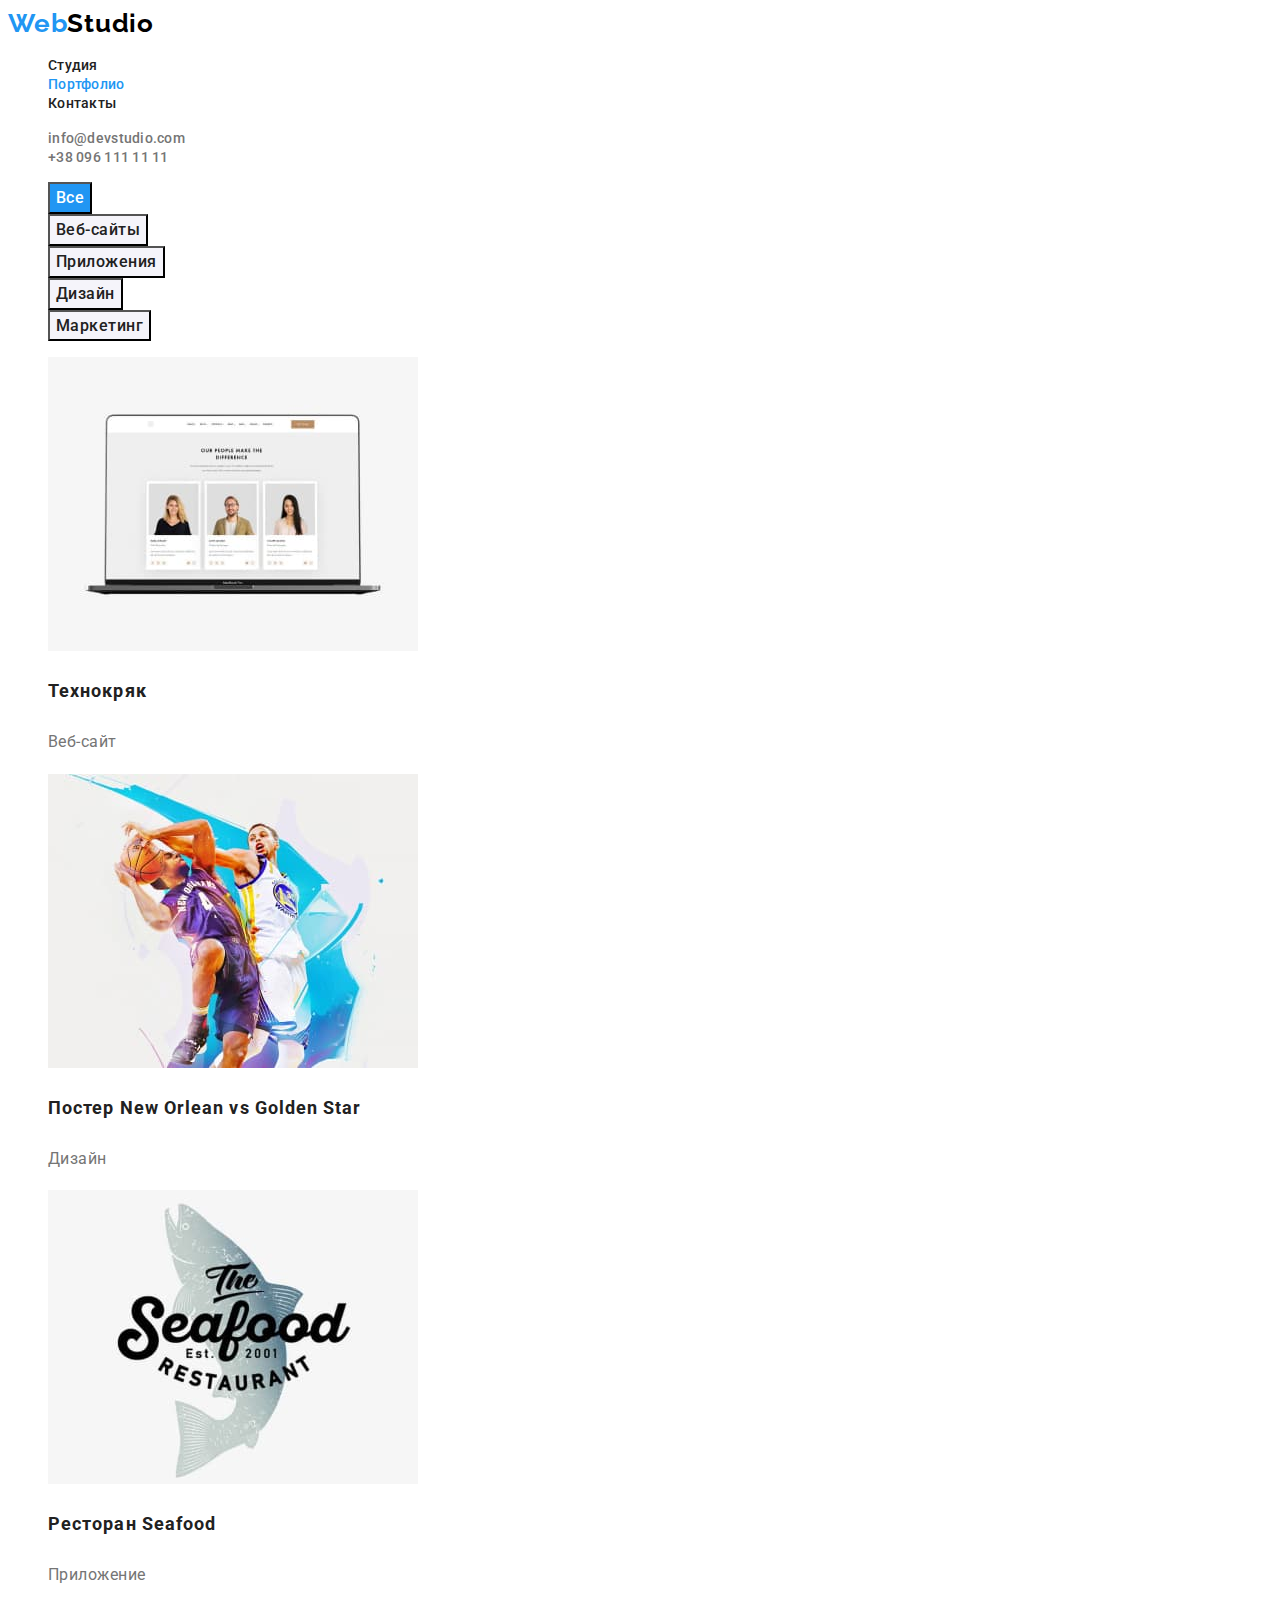
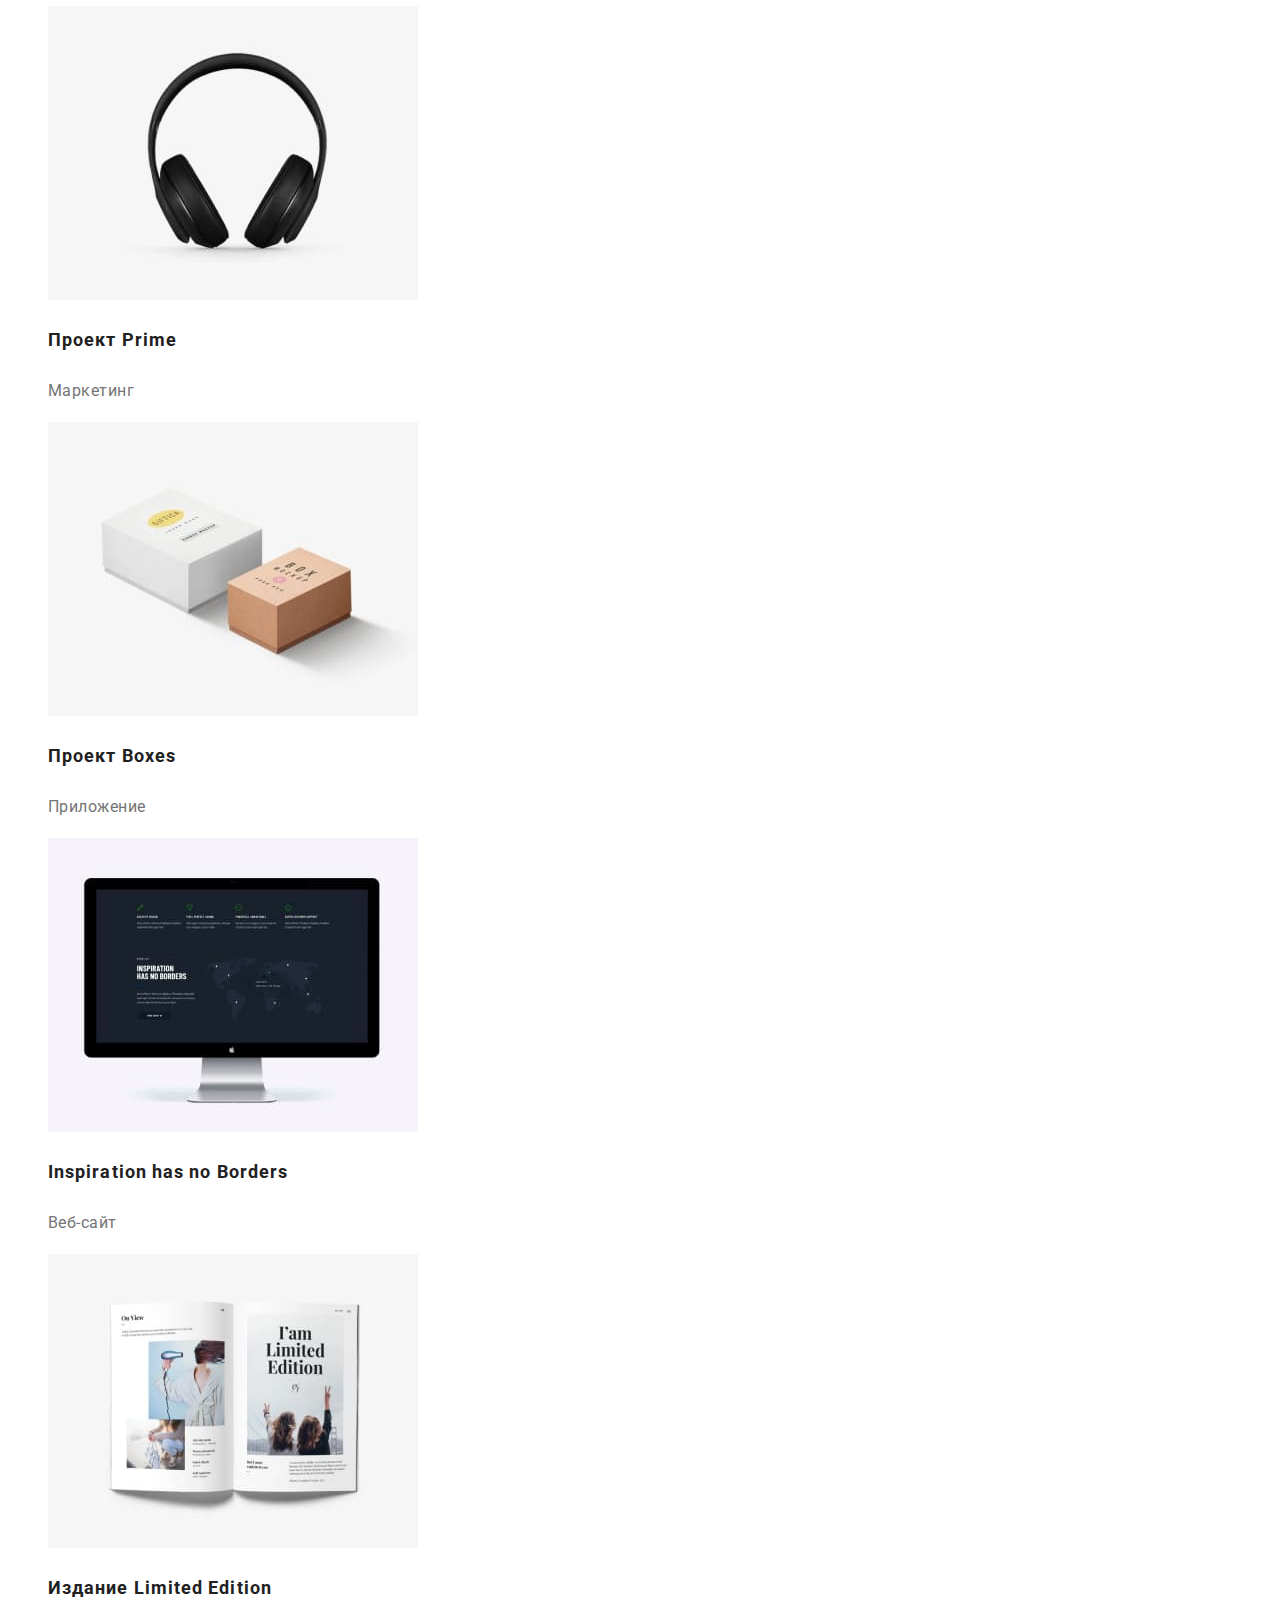
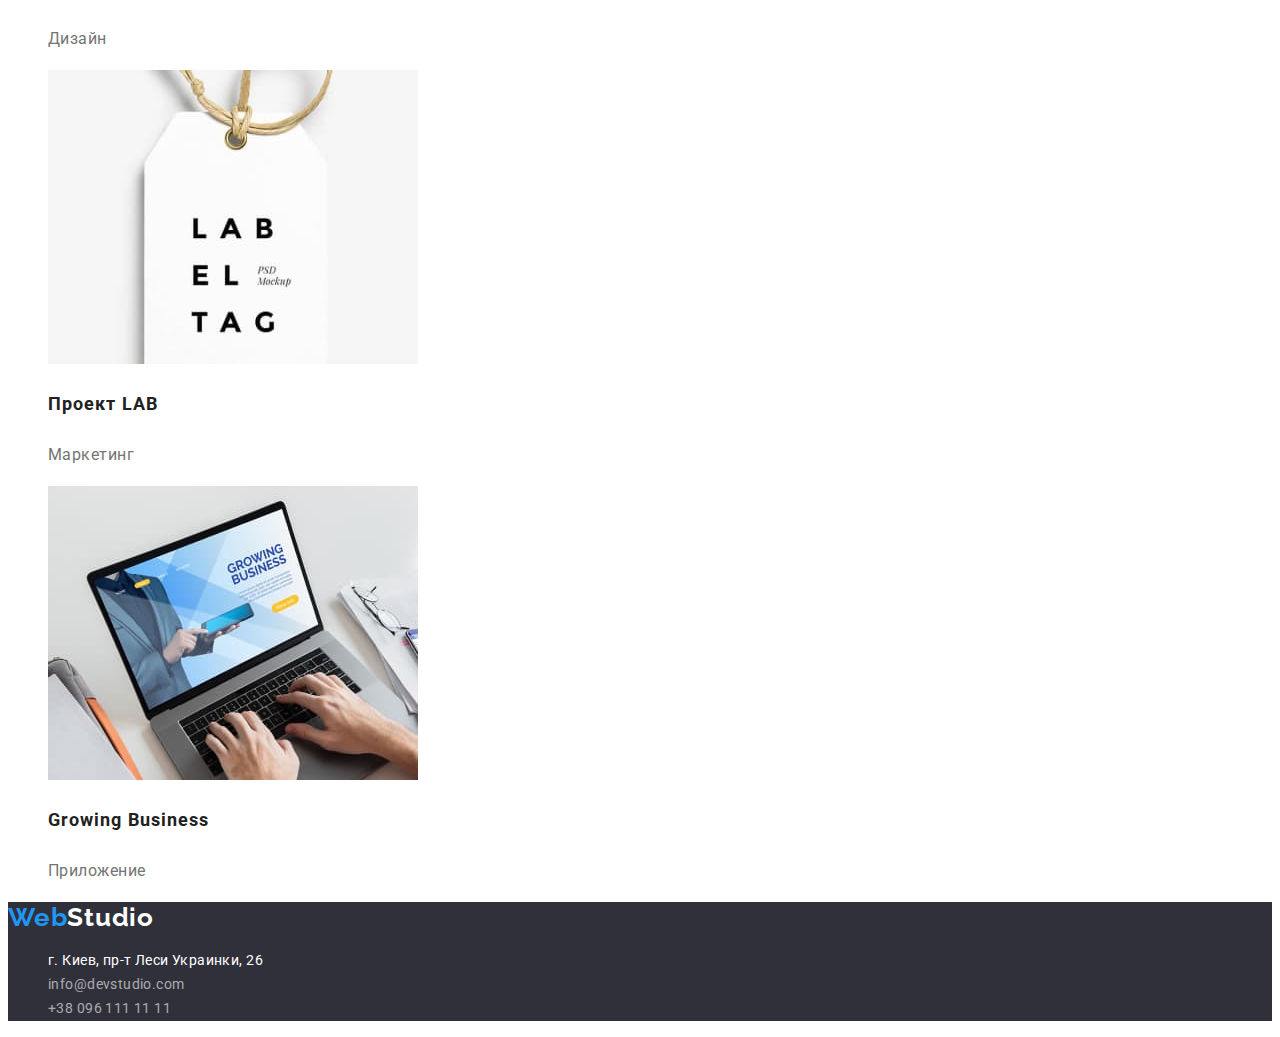
==== portfolio.html @ 69a046f8 "Исправляет ошибки в CSS" ====
<!DOCTYPE html>
<html lang="ru">
  <head>
    <meta charset="UTF-8" />
    <meta http-equiv="X-UA-Compatible" content="IE=edge" />
    <meta name="viewport" content="width=device-width, initial-scale=1.0" />
    <link
      href="https://fonts.googleapis.com/css2?family=Raleway:wght@700&family=Roboto:wght@400;500;700;900&display=swap"
      rel="stylesheet"
    />
    <link
      rel="stylesheet"
      href="https://cdnjs.cloudflare.com/ajax/libs/modern-normalize/1.1.0/modern-normalize.min.css"
      integrity="sha512-wpPYUAdjBVSE4KJnH1VR1HeZfpl1ub8YT/NKx4PuQ5NmX2tKuGu6U/JRp5y+Y8XG2tV+wKQpNHVUX03MfMFn9Q=="
      crossorigin="anonymous"
      referrerpolicy="no-referrer"
    />
    <link rel="stylesheet" href="./css/styles.css" />
    <title>Design-stodio</title>
  </head>
  <body>
    <!-- Шапка сайта -->
    <header class="header">
      <nav class="header-navigation">
        <a href="./index.html" class="header-logo link logo" lang="en">
          Web<span class="header-logo-part">Studio</span>
        </a>

        <ul class="header-list list">
          <li class="header-item">
            <a href="./index.html" class="header-link link link-header"
              >Студия</a
            >
          </li>
          <li class="header-item">
            <a
              href="./portfolio.html"
              class="header-link current link link-header"
              >Портфолио</a
            >
          </li>
          <li class="header-item">
            <a href="" class="header-link link link-header">Контакты</a>
          </li>
        </ul>
      </nav>
      <ul class="header-contact-list list">
        <li>
          <a
            href="mailto:info@devstudio.com"
            class="header-contact-link link link-header"
            >info@devstudio.com</a
          >
        </li>
        <li>
          <a
            href="tel:+380961111111"
            class="header-contact-link link link-header"
            >+38 096 111 11 11</a
          >
        </li>
      </ul>
    </header>

    <main>
      <!-- Фильтр -->
      <section class="examples">
        <h2 class="visually-hidden">Фильтр по сранице</h2>
        <ul class="filtr-list list">
          <li class="filtr-item">
            <button type="button" class="filtr-btn current-filtr">Все</button>
          </li>
          <li class="filtr-item">
            <button type="button" class="filtr-btn">Веб-сайты</button>
          </li>
          <li class="filtr-item">
            <button type="button" class="filtr-btn">Приложения</button>
          </li>
          <li class="filtr-item">
            <button type="button" class="filtr-btn">Дизайн</button>
          </li>
          <li class="filtr-item">
            <button type="button" class="filtr-btn">Маркетинг</button>
          </li>
        </ul>

        <h2 class="visually-hidden">Примеры работ</h2>
        <ul class="examples-list list">
          <li class="examples-item">
            <a href=""
              ><img
                src="./images/Технокряк.jpg"
                alt="Веб-сайт Технокряк"
                width="370"
            /></a>
            <h3 class="examples-item-title">Технокряк</h3>
            <p class="examples-item-text">Веб-сайт</p>
          </li>
          <li class="examples-item">
            <a href=""
              ><img
                src="./images/ПостерNew.jpg"
                alt="Дизайн постера New Orlean vs Golden Star"
                width="370"
            /></a>
            <h3 class="examples-item-title">
              Постер <span lang="en">New Orlean vs Golden Star</span>
            </h3>
            <p class="examples-item-text">Дизайн</p>
          </li>
          <li class="examples-item">
            <a href=""
              ><img
                src="./images/Ресторан.jpg"
                alt="Приложение ресторана Seafood"
                width="370"
            /></a>
            <h3 class="examples-item-title">
              Ресторан <span lang="en">Seafood</span>
            </h3>
            <p class="examples-item-text">Приложение</p>
          </li>
          <li class="examples-item">
            <a href=""
              ><img src="./images/Prime.jpg" alt="Проект Prime" width="370"
            /></a>
            <h3 class="examples-item-title">
              Проект <span lang="en">Prime</span>
            </h3>
            <p class="examples-item-text">Маркетинг</p>
          </li>
          <li class="examples-item">
            <a href=""
              ><img
                src="./images/Boxes.jpg"
                alt="Приложение проекта Boxes"
                width="370"
            /></a>
            <h3 class="examples-item-title">
              Проект <span lang="en">Boxes</span>
            </h3>
            <p class="examples-item-text">Приложение</p>
          </li>
          <li class="examples-item">
            <a href=""
              ><img
                src="./images/Inspiration.jpg"
                alt="Веб-сайт Inspiration has no Borders"
                width="370"
            /></a>
            <h3 class="examples-item-title" lang="en">
              Inspiration has no Borders
            </h3>
            <p class="examples-item-text">Веб-сайт</p>
          </li>
          <li class="examples-item">
            <a href=""
              ><img
                src="./images/Издание.jpg"
                alt="Дизайн издание Limited Edition"
                width="370"
            /></a>
            <h3 class="examples-item-title">
              Издание <span lang="en">Limited Edition</span>
            </h3>
            <p class="examples-item-text">Дизайн</p>
          </li>
          <li class="examples-item">
            <a href=""
              ><img src="./images/LAB.jpg" alt="Проект LAB" width="370"
            /></a>
            <h3 class="examples-item-title">
              Проект <span lang="en">LAB</span>
            </h3>
            <p class="examples-item-text">Маркетинг</p>
          </li>
          <li class="examples-item">
            <a href=""
              ><img
                src="./images/Growing.jpg"
                alt="Приложение Growing Business"
                width="370"
            /></a>
            <h3 class="examples-item-title" lang="en">Growing Business</h3>
            <p class="examples-item-text">Приложение</p>
          </li>
        </ul>
      </section>
    </main>

    <!-- Футер -->
    <footer class="footer">
      <a href="./index.html" class="footer-logo link logo" lang="en">
        Web<span class="footer-logo-part">Studio</span>
      </a>

      <address class="footer-address">
        <ul class="footer-address-list list">
          <li class="footer-address-item">
            <a
              class="footer-address-link link link-footer"
              href="https://goo.gl/maps/f2gH5GMt4FbKUaci9"
              target="_blank"
              rel="noopener noindex nofollow"
              >г. Киев, пр-т Леси Украинки, 26</a
            >
          </li>
          <li class="footer-address-item">
            <a
              href="mailto:info@devstudio.com"
              class="footer-contact-link link link-footer"
              >info@devstudio.com</a
            >
          </li>
          <li class="footer-address-item">
            <a
              href="tel:+380961111111"
              class="footer-contact-link link link-footer"
              >+38 096 111 11 11</a
            >
          </li>
        </ul>
      </address>
    </footer>
  </body>
</html>
---- css/styles.css ----
:root {
  --main-text-color: #757575;
  --header-color: #212121;
  --title-color: #212121;
  --accent-color: #2196f3;
  --hero-title-color: #ffffff;
  --portfolio-title-color: #212121;
  --logo-primary-color: #000000;
  --logo-accent-color: #2196f3;
  --bgc-button-filtr: #f5f4fa;
}

body {
  font-family: Roboto, Tahoma, sans-serif;
  background-color: #ffffff;
  color: var(--primary-text-color);
}

.link {
  text-decoration: none;
}

.list {
  list-style: none;
}

.logo {
  font-family: Raleway;
  font-weight: 700;
  font-size: 26px;
  line-height: 1.19;
  letter-spacing: 0.03em;
  color: var(--logo-accent-color);
  cursor: pointer;
}

.link-header {
  font-weight: 500;
  font-size: 14px;
  line-height: 1.14;
  letter-spacing: 0.02em;
}

.link-footer {
  font-style: normal;
  font-size: 14px;
  line-height: 1.71;
  letter-spacing: 0.03em;
}

/* HEADER */

.header-logo-part {
  color: var(--logo-primary-color);
}

.header-link {
  color: #212121;
}

.header-link:hover,
.header-link:focus {
  color: var(--accent-color);
}

.current {
  color: var(--accent-color);
}

.header-contact-link {
  color: var(--main-text-color);
}

.header-contact-link:hover,
.header-contact-link:focus {
  color: var(--accent-color);
}

/* HERO */

.hero {
  background-color: #2f303a;
}

.hero-title {
  font-weight: 900;
  font-size: 44px;
  line-height: 1.36;
  text-align: center;
  letter-spacing: 0.06em;
  text-transform: uppercase;
  color: #ffffff;
}

.hero-btn {
  font-family: inherit;
  font-style: normal;
  font-weight: 700;
  font-size: 16px;
  line-height: 1.88;
  display: flex;
  align-items: center;
  text-align: center;
  letter-spacing: 0.06em;
  color: #ffffff;
  background-color: var(--accent-color);
}

/* BENEFITS */

.visually-hidden {
  position: absolute;
  white-space: nowrap;
  width: 1px;
  height: 1px;
  overflow: hidden;
  border: 0;
  padding: 0;
  clip: rect(0 0 0 0);
  clip-path: inset(50%);
  margin: -1px;
}

.benefits-item-title {
  font-weight: 700;
  font-size: 14px;
  line-height: 1.14;
  letter-spacing: 0.03em;
  text-transform: uppercase;
  color: var(--title-color);
}

.benefits-item-text {
  font-size: 14px;
  line-height: 1.71;
  letter-spacing: 0.03em;
  color: var(--main-text-color);
}

/* WORK */

.work-title {
  font-size: 36px;
  line-height: 1.17;
  text-align: center;
  letter-spacing: 0.03em;
  color: var(--title-color);
}

/* TEAM */

.team-title {
  font-size: 36px;
  line-height: 1.17;
  text-align: center;
  letter-spacing: 0.03em;
  color: var(--title-color);
}

.team-item-title {
  font-weight: 500;
  font-size: 16px;
  line-height: 1.19;
  text-align: center;
  letter-spacing: 0.03em;
  color: var(--title-color);
}

.team-item-text {
  font-size: 16px;
  line-height: 1.19;
  text-align: center;
  letter-spacing: 0.03em;
  color: var(--main-text-color);
}

/* FOOTER */

.footer {
  background-color: #2f303a;
}

.footer-logo-part {
  color: #ffffff;
}

.footer-address-link {
  color: #ffffff;
}

.footer-contact-link {
  color: rgba(255, 255, 255, 0.6);
}

/* -----------PORTFOLIO------------ */

/* FILTR */

.filtr-btn {
  font-family: inherit;
  font-weight: 500;
  font-size: 16px;
  line-height: 1.62;
  text-align: center;
  letter-spacing: 0.03em;
  color: var(--portfolio-title-color);
  background-color: var(--bgc-button-filtr);
  cursor: pointer;
}

.filtr-btn:hover,
.filtr-btn:focus {
  color: #ffffff;
  background-color: var(--accent-color);
}

.current-filtr {
  color: #ffffff;
  background-color: var(--accent-color);
}

.examples-item-title {
  font-size: 18px;
  line-height: 2;
  letter-spacing: 0.06em;
  color: var(--title-color);
}

.examples-item-text {
  font-size: 16px;
  line-height: 1.88;
  letter-spacing: 0.03em;
  color: var(--main-text-color);
}
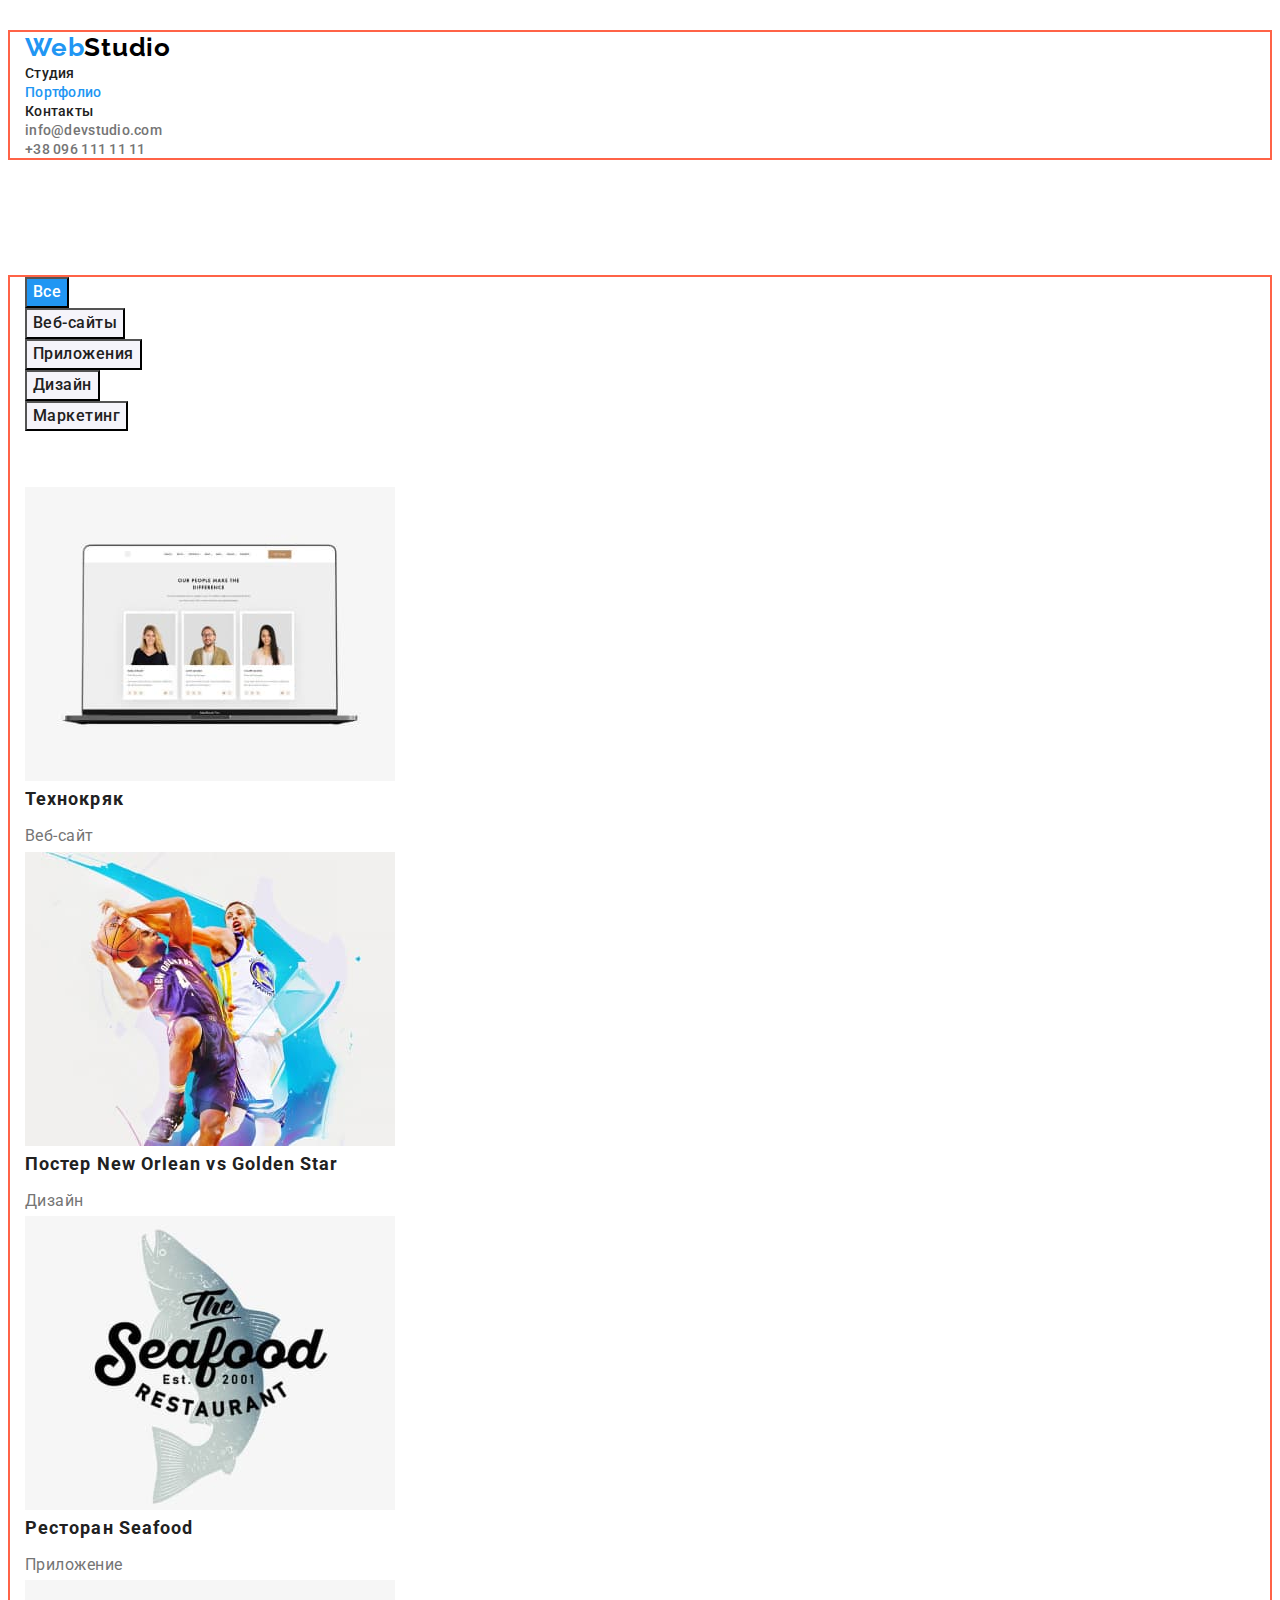
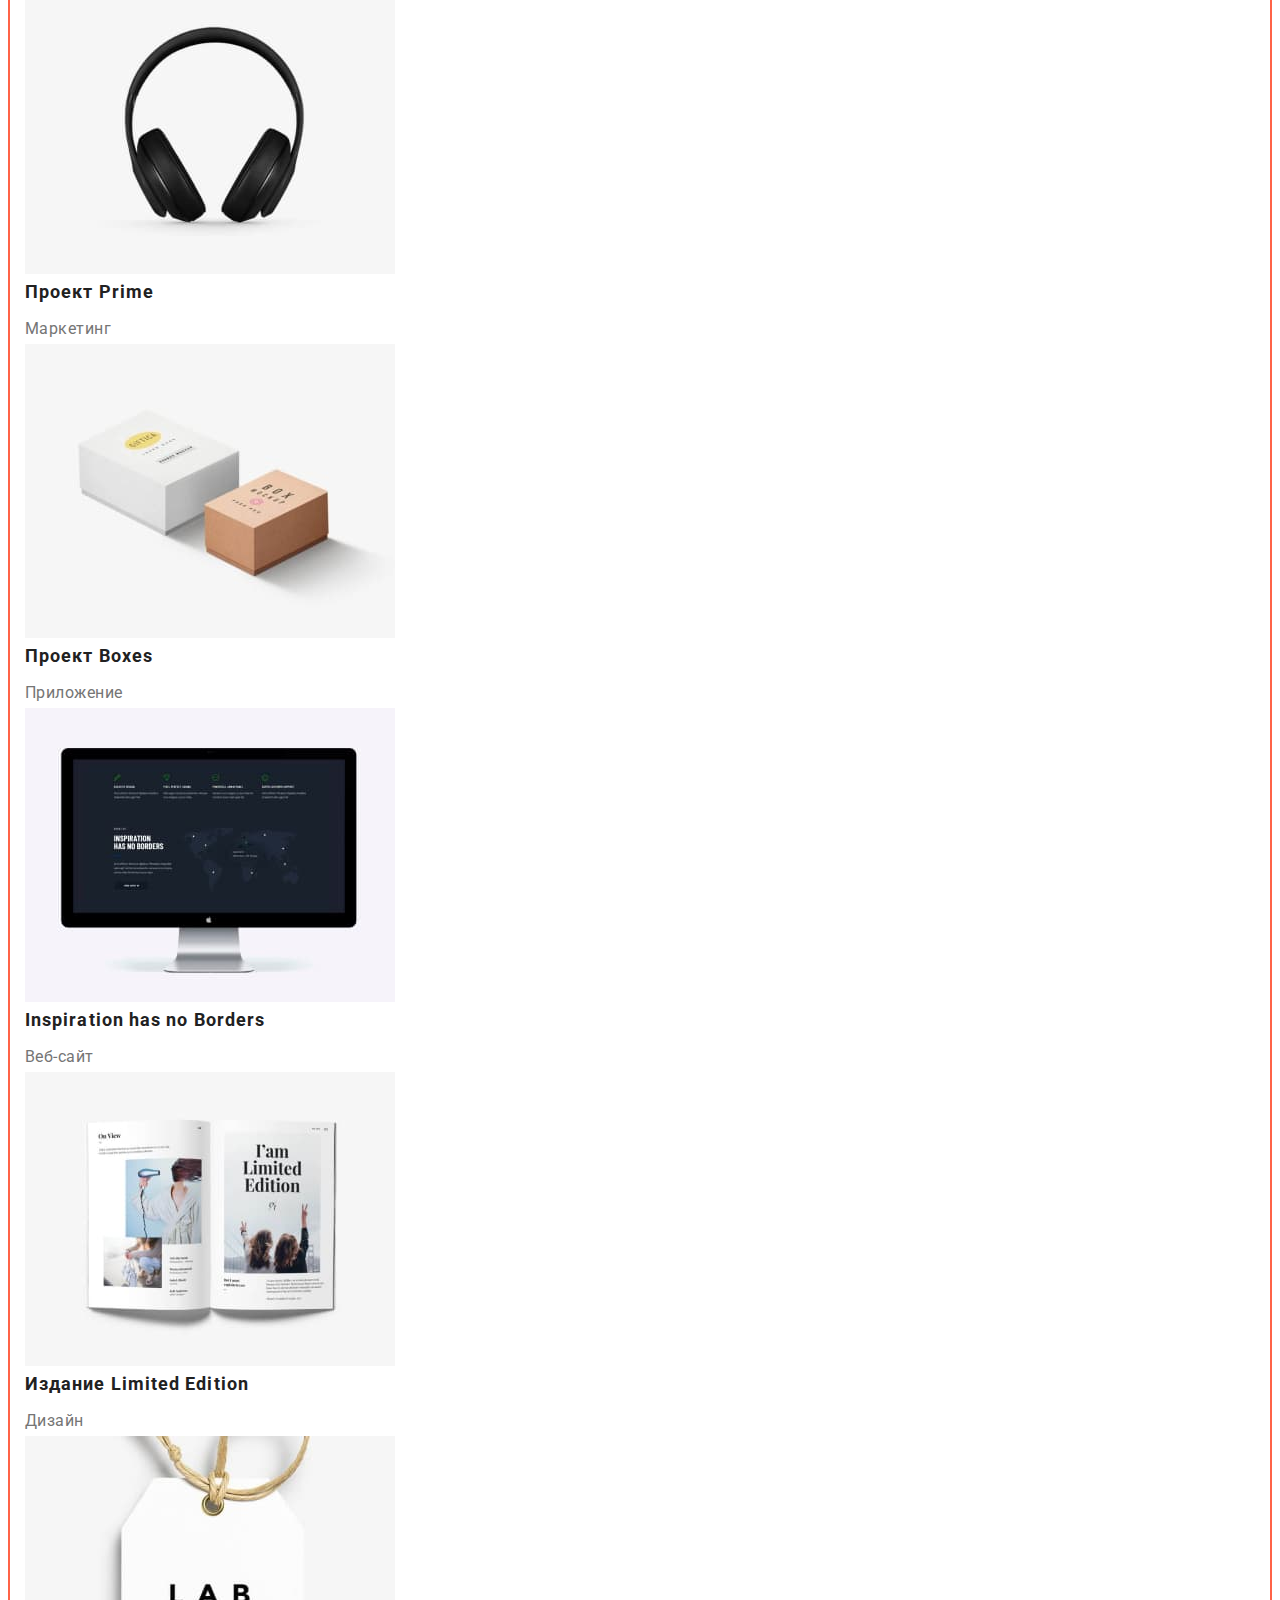
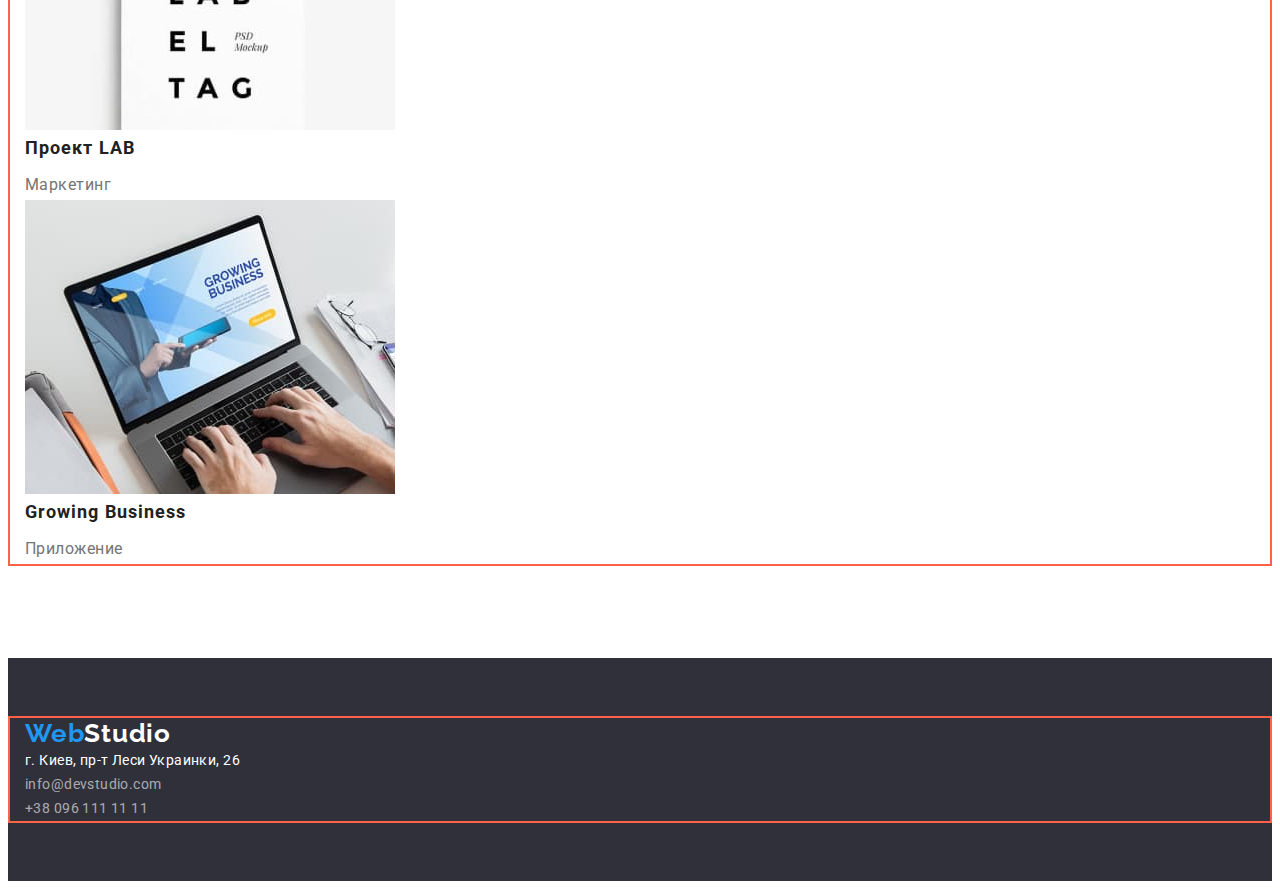
==== commit 27bea773: "Добавляет margin и padding в CSS" ====
--- a/portfolio.html
+++ b/portfolio.html
@@ -21,206 +21,212 @@
   <body>
     <!-- Шапка сайта -->
     <header class="header">
-      <nav class="header-navigation">
-        <a href="./index.html" class="header-logo link logo" lang="en">
-          Web<span class="header-logo-part">Studio</span>
-        </a>
-
-        <ul class="header-list list">
-          <li class="header-item">
-            <a href="./index.html" class="header-link link link-header"
-              >Студия</a
-            >
-          </li>
-          <li class="header-item">
-            <a
-              href="./portfolio.html"
-              class="header-link current link link-header"
-              >Портфолио</a
-            >
-          </li>
-          <li class="header-item">
-            <a href="" class="header-link link link-header">Контакты</a>
-          </li>
-        </ul>
-      </nav>
-      <ul class="header-contact-list list">
-        <li>
-          <a
-            href="mailto:info@devstudio.com"
-            class="header-contact-link link link-header"
-            >info@devstudio.com</a
-          >
-        </li>
-        <li>
-          <a
-            href="tel:+380961111111"
-            class="header-contact-link link link-header"
-            >+38 096 111 11 11</a
-          >
-        </li>
-      </ul>
-    </header>
-
-    <main>
-      <!-- Фильтр -->
-      <section class="examples">
-        <h2 class="visually-hidden">Фильтр по сранице</h2>
-        <ul class="filtr-list list">
-          <li class="filtr-item">
-            <button type="button" class="filtr-btn current-filtr">Все</button>
-          </li>
-          <li class="filtr-item">
-            <button type="button" class="filtr-btn">Веб-сайты</button>
-          </li>
-          <li class="filtr-item">
-            <button type="button" class="filtr-btn">Приложения</button>
-          </li>
-          <li class="filtr-item">
-            <button type="button" class="filtr-btn">Дизайн</button>
-          </li>
-          <li class="filtr-item">
-            <button type="button" class="filtr-btn">Маркетинг</button>
-          </li>
-        </ul>
-
-        <h2 class="visually-hidden">Примеры работ</h2>
-        <ul class="examples-list list">
-          <li class="examples-item">
-            <a href=""
-              ><img
-                src="./images/Технокряк.jpg"
-                alt="Веб-сайт Технокряк"
-                width="370"
-            /></a>
-            <h3 class="examples-item-title">Технокряк</h3>
-            <p class="examples-item-text">Веб-сайт</p>
-          </li>
-          <li class="examples-item">
-            <a href=""
-              ><img
-                src="./images/ПостерNew.jpg"
-                alt="Дизайн постера New Orlean vs Golden Star"
-                width="370"
-            /></a>
-            <h3 class="examples-item-title">
-              Постер <span lang="en">New Orlean vs Golden Star</span>
-            </h3>
-            <p class="examples-item-text">Дизайн</p>
-          </li>
-          <li class="examples-item">
-            <a href=""
-              ><img
-                src="./images/Ресторан.jpg"
-                alt="Приложение ресторана Seafood"
-                width="370"
-            /></a>
-            <h3 class="examples-item-title">
-              Ресторан <span lang="en">Seafood</span>
-            </h3>
-            <p class="examples-item-text">Приложение</p>
-          </li>
-          <li class="examples-item">
-            <a href=""
-              ><img src="./images/Prime.jpg" alt="Проект Prime" width="370"
-            /></a>
-            <h3 class="examples-item-title">
-              Проект <span lang="en">Prime</span>
-            </h3>
-            <p class="examples-item-text">Маркетинг</p>
-          </li>
-          <li class="examples-item">
-            <a href=""
-              ><img
-                src="./images/Boxes.jpg"
-                alt="Приложение проекта Boxes"
-                width="370"
-            /></a>
-            <h3 class="examples-item-title">
-              Проект <span lang="en">Boxes</span>
-            </h3>
-            <p class="examples-item-text">Приложение</p>
-          </li>
-          <li class="examples-item">
-            <a href=""
-              ><img
-                src="./images/Inspiration.jpg"
-                alt="Веб-сайт Inspiration has no Borders"
-                width="370"
-            /></a>
-            <h3 class="examples-item-title" lang="en">
-              Inspiration has no Borders
-            </h3>
-            <p class="examples-item-text">Веб-сайт</p>
-          </li>
-          <li class="examples-item">
-            <a href=""
-              ><img
-                src="./images/Издание.jpg"
-                alt="Дизайн издание Limited Edition"
-                width="370"
-            /></a>
-            <h3 class="examples-item-title">
-              Издание <span lang="en">Limited Edition</span>
-            </h3>
-            <p class="examples-item-text">Дизайн</p>
-          </li>
-          <li class="examples-item">
-            <a href=""
-              ><img src="./images/LAB.jpg" alt="Проект LAB" width="370"
-            /></a>
-            <h3 class="examples-item-title">
-              Проект <span lang="en">LAB</span>
-            </h3>
-            <p class="examples-item-text">Маркетинг</p>
-          </li>
-          <li class="examples-item">
-            <a href=""
-              ><img
-                src="./images/Growing.jpg"
-                alt="Приложение Growing Business"
-                width="370"
-            /></a>
-            <h3 class="examples-item-title" lang="en">Growing Business</h3>
-            <p class="examples-item-text">Приложение</p>
-          </li>
-        </ul>
-      </section>
-    </main>
-
-    <!-- Футер -->
-    <footer class="footer">
-      <a href="./index.html" class="footer-logo link logo" lang="en">
-        Web<span class="footer-logo-part">Studio</span>
-      </a>
-
-      <address class="footer-address">
-        <ul class="footer-address-list list">
-          <li class="footer-address-item">
-            <a
-              class="footer-address-link link link-footer"
-              href="https://goo.gl/maps/f2gH5GMt4FbKUaci9"
-              target="_blank"
-              rel="noopener noindex nofollow"
-              >г. Киев, пр-т Леси Украинки, 26</a
-            >
-          </li>
-          <li class="footer-address-item">
+      <div class="container">
+        <nav class="header-navigation">
+          <a href="./index.html" class="header-logo link logo" lang="en">
+            Web<span class="header-logo-part">Studio</span>
+          </a>
+
+          <ul class="header-list list">
+            <li class="header-item">
+              <a href="./index.html" class="header-link link link-header"
+                >Студия</a
+              >
+            </li>
+            <li class="header-item">
+              <a
+                href="./portfolio.html"
+                class="header-link current link link-header"
+                >Портфолио</a
+              >
+            </li>
+            <li class="header-item">
+              <a href="" class="header-link link link-header">Контакты</a>
+            </li>
+          </ul>
+        </nav>
+        <ul class="header-contact-list list">
+          <li>
             <a
               href="mailto:info@devstudio.com"
-              class="footer-contact-link link link-footer"
+              class="header-contact-link link link-header"
               >info@devstudio.com</a
             >
           </li>
-          <li class="footer-address-item">
+          <li>
             <a
               href="tel:+380961111111"
-              class="footer-contact-link link link-footer"
+              class="header-contact-link link link-header"
               >+38 096 111 11 11</a
             >
           </li>
         </ul>
-      </address>
+      </div>
+    </header>
+
+    <main>
+      <!-- Фильтр -->
+      <section class="examples">
+        <div class="container">
+          <h2 class="visually-hidden">Фильтр по сранице</h2>
+          <ul class="filtr-list list">
+            <li class="filtr-item">
+              <button type="button" class="filtr-btn current-filtr">Все</button>
+            </li>
+            <li class="filtr-item">
+              <button type="button" class="filtr-btn">Веб-сайты</button>
+            </li>
+            <li class="filtr-item">
+              <button type="button" class="filtr-btn">Приложения</button>
+            </li>
+            <li class="filtr-item">
+              <button type="button" class="filtr-btn">Дизайн</button>
+            </li>
+            <li class="filtr-item">
+              <button type="button" class="filtr-btn">Маркетинг</button>
+            </li>
+          </ul>
+
+          <h2 class="visually-hidden">Примеры работ</h2>
+          <ul class="examples-list list">
+            <li class="examples-item">
+              <a href=""
+                ><img
+                  src="./images/Технокряк.jpg"
+                  alt="Веб-сайт Технокряк"
+                  width="370"
+              /></a>
+              <h3 class="examples-item-title">Технокряк</h3>
+              <p class="examples-item-text">Веб-сайт</p>
+            </li>
+            <li class="examples-item">
+              <a href=""
+                ><img
+                  src="./images/ПостерNew.jpg"
+                  alt="Дизайн постера New Orlean vs Golden Star"
+                  width="370"
+              /></a>
+              <h3 class="examples-item-title">
+                Постер <span lang="en">New Orlean vs Golden Star</span>
+              </h3>
+              <p class="examples-item-text">Дизайн</p>
+            </li>
+            <li class="examples-item">
+              <a href=""
+                ><img
+                  src="./images/Ресторан.jpg"
+                  alt="Приложение ресторана Seafood"
+                  width="370"
+              /></a>
+              <h3 class="examples-item-title">
+                Ресторан <span lang="en">Seafood</span>
+              </h3>
+              <p class="examples-item-text">Приложение</p>
+            </li>
+            <li class="examples-item">
+              <a href=""
+                ><img src="./images/Prime.jpg" alt="Проект Prime" width="370"
+              /></a>
+              <h3 class="examples-item-title">
+                Проект <span lang="en">Prime</span>
+              </h3>
+              <p class="examples-item-text">Маркетинг</p>
+            </li>
+            <li class="examples-item">
+              <a href=""
+                ><img
+                  src="./images/Boxes.jpg"
+                  alt="Приложение проекта Boxes"
+                  width="370"
+              /></a>
+              <h3 class="examples-item-title">
+                Проект <span lang="en">Boxes</span>
+              </h3>
+              <p class="examples-item-text">Приложение</p>
+            </li>
+            <li class="examples-item">
+              <a href=""
+                ><img
+                  src="./images/Inspiration.jpg"
+                  alt="Веб-сайт Inspiration has no Borders"
+                  width="370"
+              /></a>
+              <h3 class="examples-item-title" lang="en">
+                Inspiration has no Borders
+              </h3>
+              <p class="examples-item-text">Веб-сайт</p>
+            </li>
+            <li class="examples-item">
+              <a href=""
+                ><img
+                  src="./images/Издание.jpg"
+                  alt="Дизайн издание Limited Edition"
+                  width="370"
+              /></a>
+              <h3 class="examples-item-title">
+                Издание <span lang="en">Limited Edition</span>
+              </h3>
+              <p class="examples-item-text">Дизайн</p>
+            </li>
+            <li class="examples-item">
+              <a href=""
+                ><img src="./images/LAB.jpg" alt="Проект LAB" width="370"
+              /></a>
+              <h3 class="examples-item-title">
+                Проект <span lang="en">LAB</span>
+              </h3>
+              <p class="examples-item-text">Маркетинг</p>
+            </li>
+            <li class="examples-item">
+              <a href=""
+                ><img
+                  src="./images/Growing.jpg"
+                  alt="Приложение Growing Business"
+                  width="370"
+              /></a>
+              <h3 class="examples-item-title" lang="en">Growing Business</h3>
+              <p class="examples-item-text">Приложение</p>
+            </li>
+          </ul>
+        </div>
+      </section>
+    </main>
+
+    <!-- Футер -->
+    <footer class="footer">
+      <div class="container">
+        <a href="./index.html" class="footer-logo link logo" lang="en">
+          Web<span class="footer-logo-part">Studio</span>
+        </a>
+
+        <address class="footer-address">
+          <ul class="footer-address-list list">
+            <li class="footer-address-item">
+              <a
+                class="footer-address-link link link-footer"
+                href="https://goo.gl/maps/f2gH5GMt4FbKUaci9"
+                target="_blank"
+                rel="noopener noindex nofollow"
+                >г. Киев, пр-т Леси Украинки, 26</a
+              >
+            </li>
+            <li class="footer-address-item">
+              <a
+                href="mailto:info@devstudio.com"
+                class="footer-contact-link link link-footer"
+                >info@devstudio.com</a
+              >
+            </li>
+            <li class="footer-address-item">
+              <a
+                href="tel:+380961111111"
+                class="footer-contact-link link link-footer"
+                >+38 096 111 11 11</a
+              >
+            </li>
+          </ul>
+        </address>
+      </div>
     </footer>
   </body>
 </html>
--- a/css/styles.css
+++ b/css/styles.css
@@ -16,12 +16,45 @@
   color: var(--primary-text-color);
 }
 
+p,
+h1,
+h2,
+h3,
+h4,
+h5,
+h6 {
+  margin: 0;
+}
+
+ul,
+ol {
+  padding-left: 0;
+  margin: 0;
+}
+
+button {
+  cursor: pointer;
+}
+
+img {
+  display: block;
+}
+
 .link {
   text-decoration: none;
 }
 
 .list {
   list-style: none;
+}
+
+.container {
+  width: 1230px;
+  padding-left: 15px;
+  padding-right: 15px;
+  margin-left: auto;
+  margin-right: auto;
+  outline: 2px solid tomato;
 }
 
 .logo {
@@ -50,6 +83,11 @@
 
 /* HEADER */
 
+.header {
+  padding-top: 24px;
+  padding-bottom: 25px;
+}
+
 .header-logo-part {
   color: var(--logo-primary-color);
 }
@@ -79,6 +117,9 @@
 /* HERO */
 
 .hero {
+  padding-top: 200px;
+  padding-bottom: 200px;
+  text-align: center;
   background-color: #2f303a;
 }
 
@@ -89,6 +130,8 @@
   text-align: center;
   letter-spacing: 0.06em;
   text-transform: uppercase;
+  margin-bottom: 30px;
+  max-width: 696px;
   color: #ffffff;
 }
 
@@ -102,11 +145,17 @@
   align-items: center;
   text-align: center;
   letter-spacing: 0.06em;
+  text-align: center;
   color: #ffffff;
   background-color: var(--accent-color);
 }
 
 /* BENEFITS */
+
+.benefits {
+  padding-top: 94px;
+  padding-bottom: 94px;
+}
 
 .visually-hidden {
   position: absolute;
@@ -127,6 +176,7 @@
   line-height: 1.14;
   letter-spacing: 0.03em;
   text-transform: uppercase;
+  margin-bottom: 10px;
   color: var(--title-color);
 }
 
@@ -139,21 +189,32 @@
 
 /* WORK */
 
+.work {
+  padding-bottom: 94px;
+}
+
 .work-title {
   font-size: 36px;
   line-height: 1.17;
   text-align: center;
   letter-spacing: 0.03em;
+  margin-bottom: 50px;
   color: var(--title-color);
 }
 
 /* TEAM */
+
+.team {
+  padding-top: 94px;
+  padding-bottom: 94px;
+}
 
 .team-title {
   font-size: 36px;
   line-height: 1.17;
   text-align: center;
   letter-spacing: 0.03em;
+  margin-bottom: 50px;
   color: var(--title-color);
 }
 
@@ -163,6 +224,7 @@
   line-height: 1.19;
   text-align: center;
   letter-spacing: 0.03em;
+  margin-bottom: 10px;
   color: var(--title-color);
 }
 
@@ -177,24 +239,37 @@
 /* FOOTER */
 
 .footer {
+  padding-top: 60px;
+  padding-bottom: 60px;
   background-color: #2f303a;
 }
 
+.footer-logo {
+  margin-bottom: 20px;
+}
+
 .footer-logo-part {
   color: #ffffff;
 }
 
 .footer-address-link {
+  margin-bottom: 9px;
   color: #ffffff;
 }
 
 .footer-contact-link {
+  margin-bottom: 9px;
   color: rgba(255, 255, 255, 0.6);
 }
 
 /* -----------PORTFOLIO------------ */
 
 /* FILTR */
+
+.examples {
+  margin-top: 94px;
+  margin-bottom: 94px;
+}
 
 .filtr-btn {
   font-family: inherit;
@@ -203,9 +278,9 @@
   line-height: 1.62;
   text-align: center;
   letter-spacing: 0.03em;
+  padding-top: 0;
   color: var(--portfolio-title-color);
   background-color: var(--bgc-button-filtr);
-  cursor: pointer;
 }
 
 .filtr-btn:hover,
@@ -217,12 +292,17 @@
 .current-filtr {
   color: #ffffff;
   background-color: var(--accent-color);
+}
+
+.filtr-list {
+  margin-bottom: 56px;
 }
 
 .examples-item-title {
   font-size: 18px;
   line-height: 2;
   letter-spacing: 0.06em;
+  margin-bottom: 4px;
   color: var(--title-color);
 }
 
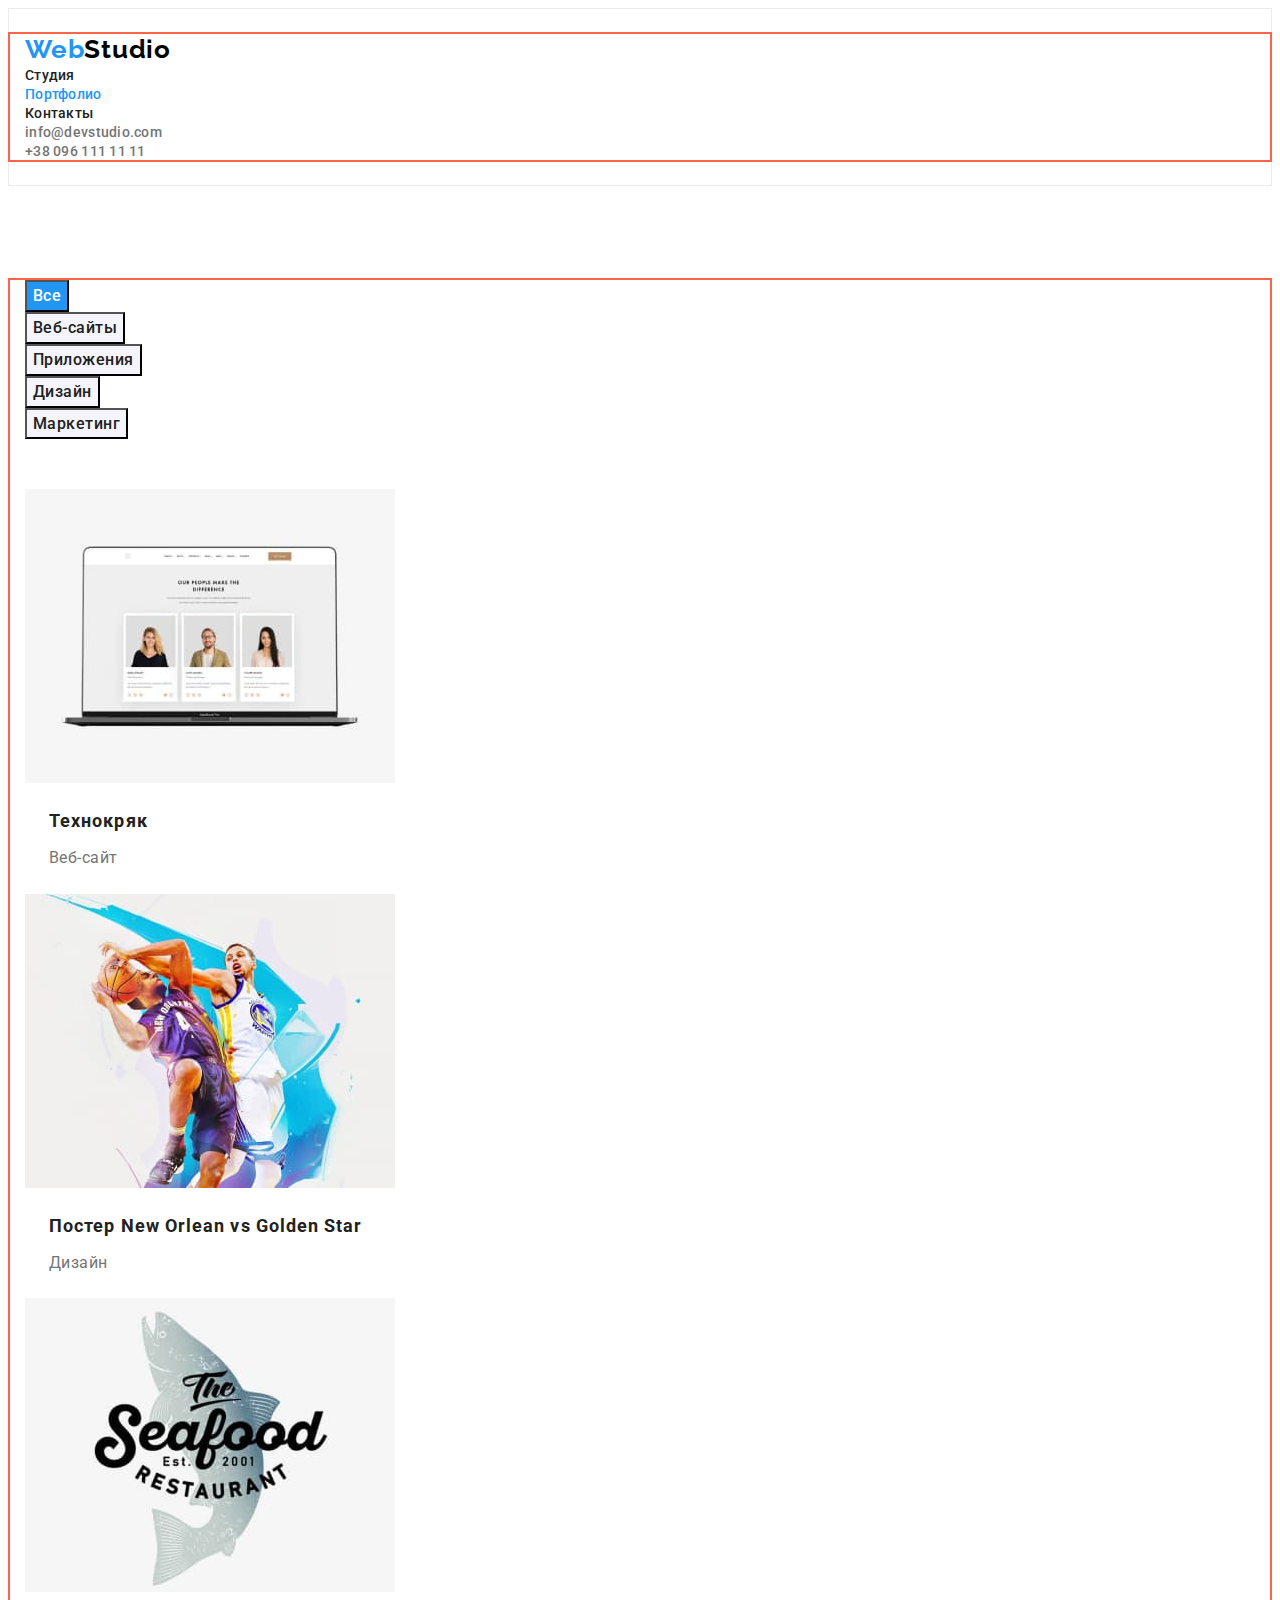
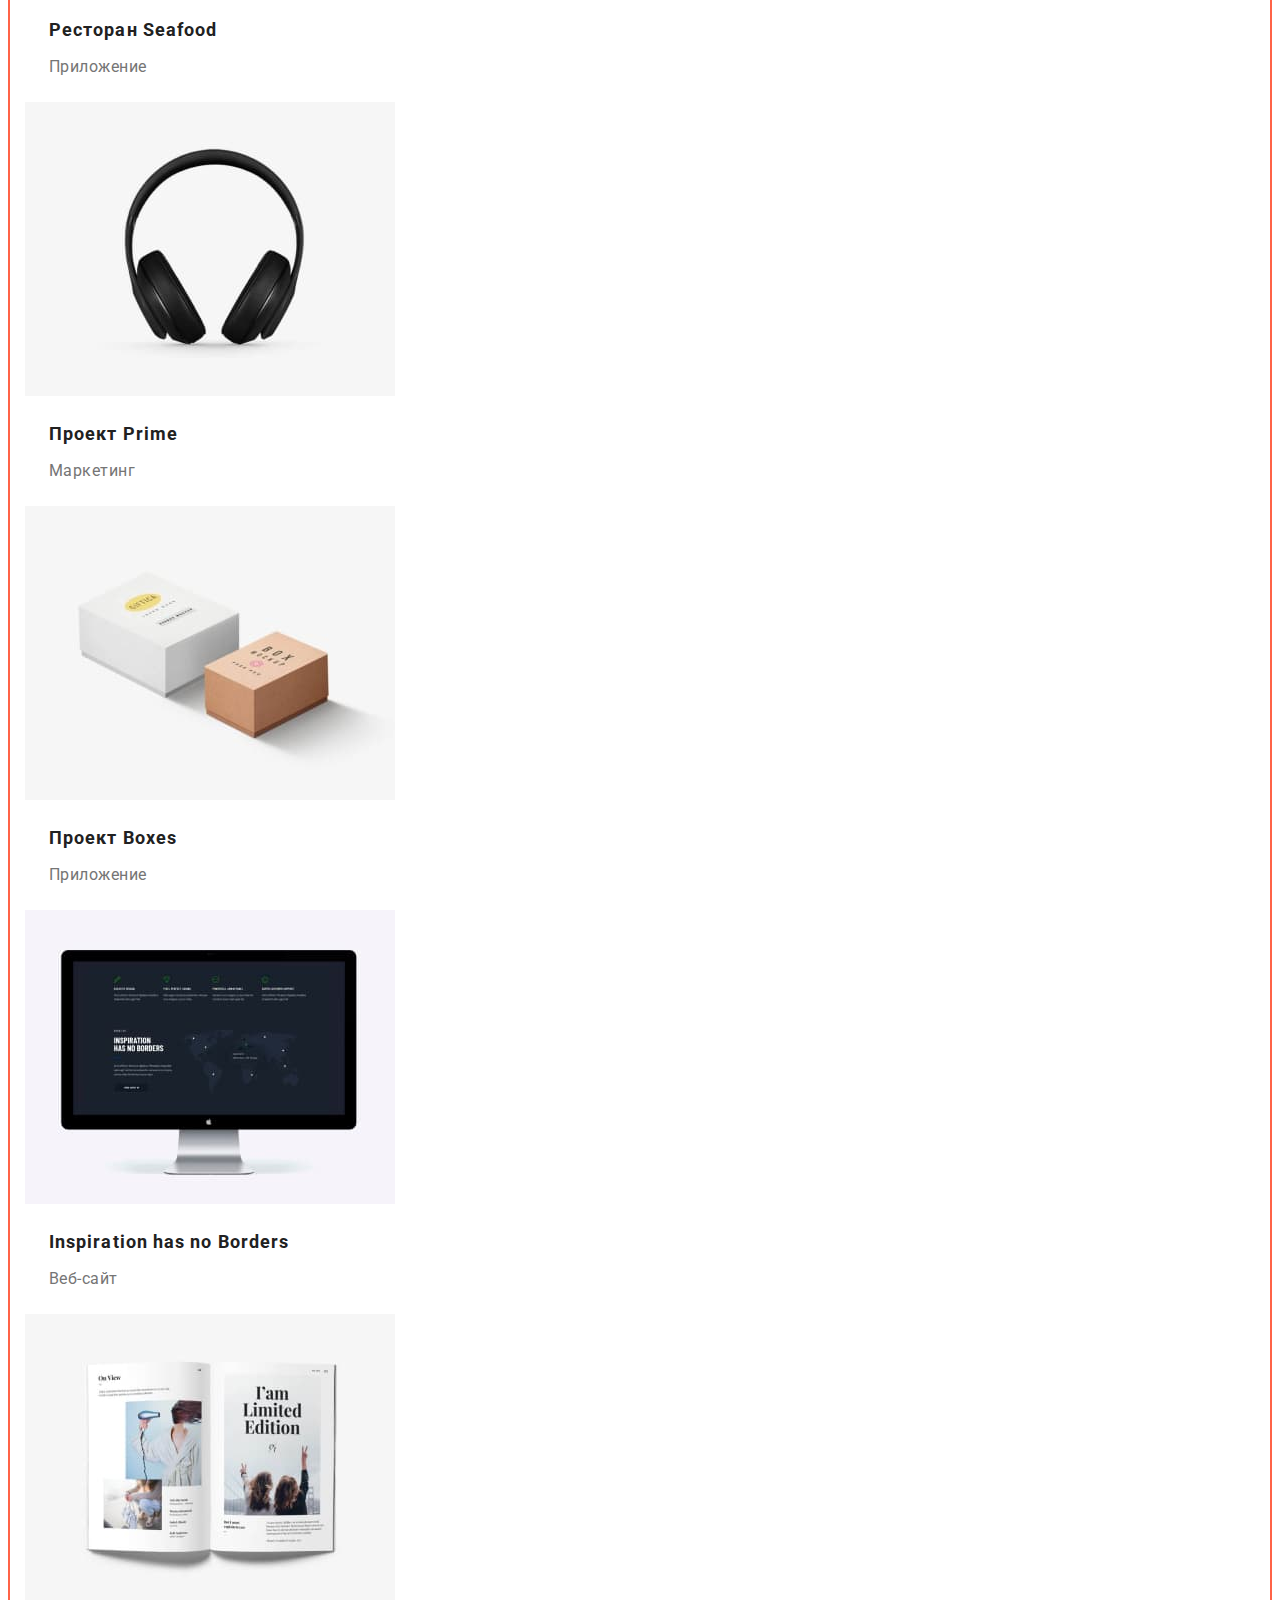
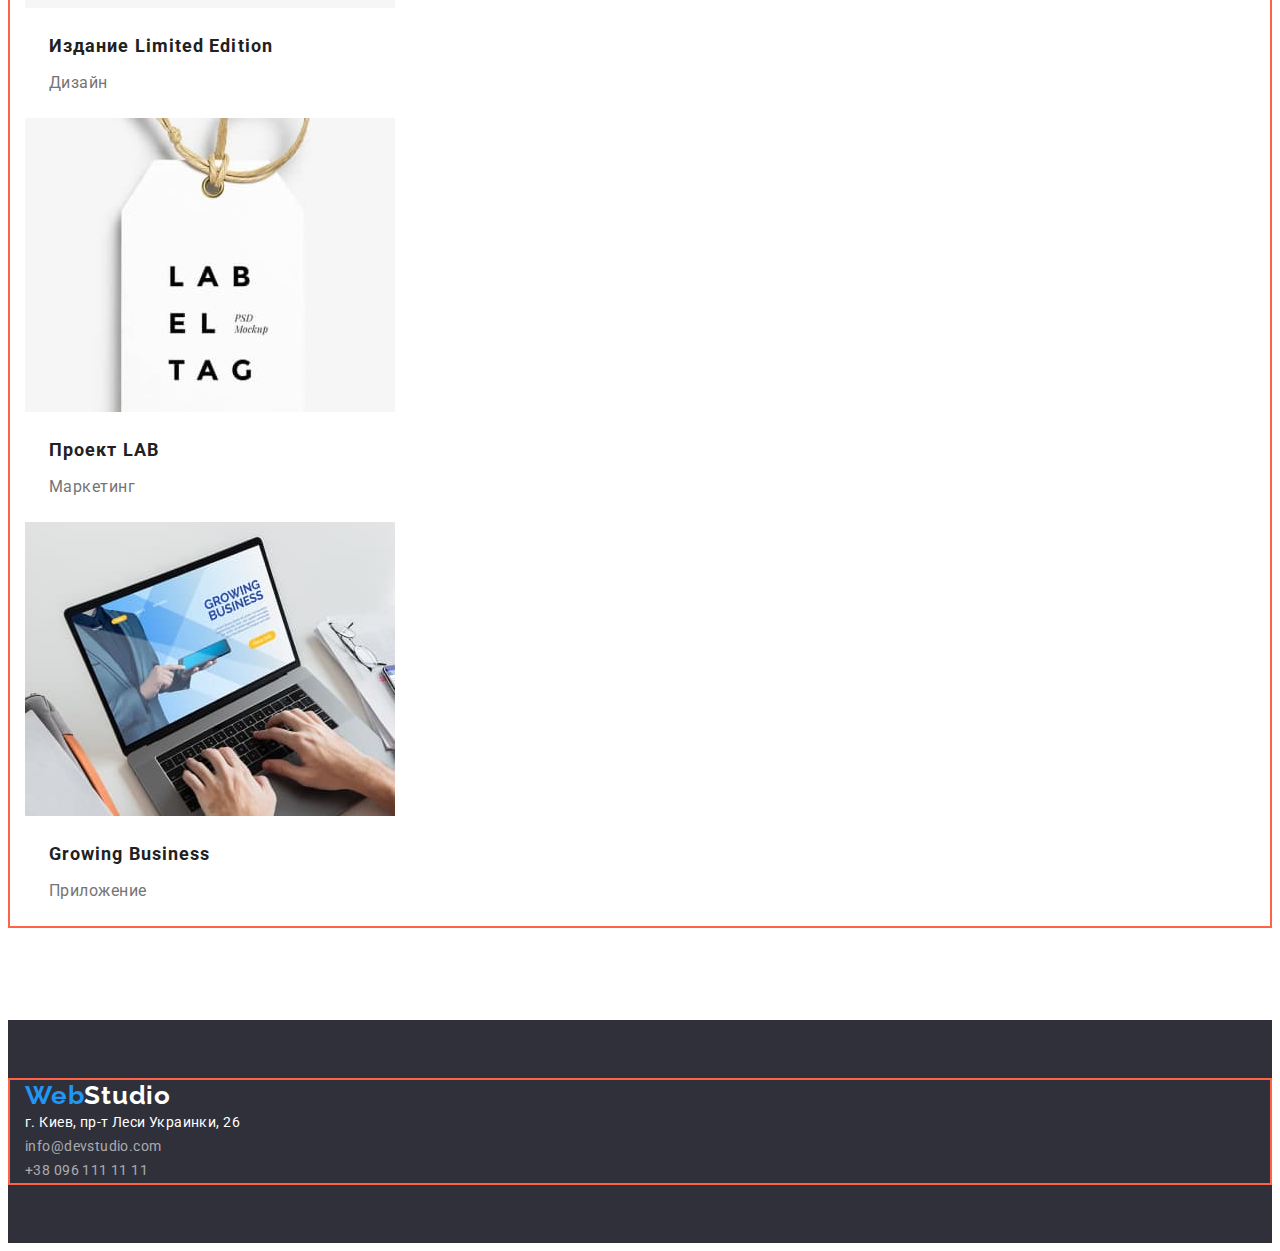
==== commit 8440bb27: "Исправляет снова верстку с margin и padding" ====
--- a/portfolio.html
+++ b/portfolio.html
@@ -96,8 +96,10 @@
                   alt="Веб-сайт Технокряк"
                   width="370"
               /></a>
-              <h3 class="examples-item-title">Технокряк</h3>
-              <p class="examples-item-text">Веб-сайт</p>
+              <div class="examples-size">
+                <h3 class="examples-item-title">Технокряк</h3>
+                <p class="examples-item-text">Веб-сайт</p>
+              </div>
             </li>
             <li class="examples-item">
               <a href=""
@@ -106,10 +108,12 @@
                   alt="Дизайн постера New Orlean vs Golden Star"
                   width="370"
               /></a>
-              <h3 class="examples-item-title">
-                Постер <span lang="en">New Orlean vs Golden Star</span>
-              </h3>
-              <p class="examples-item-text">Дизайн</p>
+              <div class="examples-size">
+                <h3 class="examples-item-title">
+                  Постер <span lang="en">New Orlean vs Golden Star</span>
+                </h3>
+                <p class="examples-item-text">Дизайн</p>
+              </div>
             </li>
             <li class="examples-item">
               <a href=""
@@ -118,19 +122,23 @@
                   alt="Приложение ресторана Seafood"
                   width="370"
               /></a>
-              <h3 class="examples-item-title">
-                Ресторан <span lang="en">Seafood</span>
-              </h3>
-              <p class="examples-item-text">Приложение</p>
+              <div class="examples-size">
+                <h3 class="examples-item-title">
+                  Ресторан <span lang="en">Seafood</span>
+                </h3>
+                <p class="examples-item-text">Приложение</p>
+              </div>
             </li>
             <li class="examples-item">
               <a href=""
                 ><img src="./images/Prime.jpg" alt="Проект Prime" width="370"
               /></a>
-              <h3 class="examples-item-title">
-                Проект <span lang="en">Prime</span>
-              </h3>
-              <p class="examples-item-text">Маркетинг</p>
+              <div class="examples-size">
+                <h3 class="examples-item-title">
+                  Проект <span lang="en">Prime</span>
+                </h3>
+                <p class="examples-item-text">Маркетинг</p>
+              </div>
             </li>
             <li class="examples-item">
               <a href=""
@@ -139,10 +147,12 @@
                   alt="Приложение проекта Boxes"
                   width="370"
               /></a>
-              <h3 class="examples-item-title">
-                Проект <span lang="en">Boxes</span>
-              </h3>
-              <p class="examples-item-text">Приложение</p>
+              <div class="examples-size">
+                <h3 class="examples-item-title">
+                  Проект <span lang="en">Boxes</span>
+                </h3>
+                <p class="examples-item-text">Приложение</p>
+              </div>
             </li>
             <li class="examples-item">
               <a href=""
@@ -151,10 +161,12 @@
                   alt="Веб-сайт Inspiration has no Borders"
                   width="370"
               /></a>
-              <h3 class="examples-item-title" lang="en">
-                Inspiration has no Borders
-              </h3>
-              <p class="examples-item-text">Веб-сайт</p>
+              <div class="examples-size">
+                <h3 class="examples-item-title" lang="en">
+                  Inspiration has no Borders
+                </h3>
+                <p class="examples-item-text">Веб-сайт</p>
+              </div>
             </li>
             <li class="examples-item">
               <a href=""
@@ -163,19 +175,23 @@
                   alt="Дизайн издание Limited Edition"
                   width="370"
               /></a>
-              <h3 class="examples-item-title">
-                Издание <span lang="en">Limited Edition</span>
-              </h3>
-              <p class="examples-item-text">Дизайн</p>
+              <div class="examples-size">
+                <h3 class="examples-item-title">
+                  Издание <span lang="en">Limited Edition</span>
+                </h3>
+                <p class="examples-item-text">Дизайн</p>
+              </div>
             </li>
             <li class="examples-item">
               <a href=""
                 ><img src="./images/LAB.jpg" alt="Проект LAB" width="370"
               /></a>
-              <h3 class="examples-item-title">
-                Проект <span lang="en">LAB</span>
-              </h3>
-              <p class="examples-item-text">Маркетинг</p>
+              <div class="examples-size">
+                <h3 class="examples-item-title">
+                  Проект <span lang="en">LAB</span>
+                </h3>
+                <p class="examples-item-text">Маркетинг</p>
+              </div>
             </li>
             <li class="examples-item">
               <a href=""
@@ -184,8 +200,10 @@
                   alt="Приложение Growing Business"
                   width="370"
               /></a>
-              <h3 class="examples-item-title" lang="en">Growing Business</h3>
-              <p class="examples-item-text">Приложение</p>
+              <div class="examples-size">
+                <h3 class="examples-item-title" lang="en">Growing Business</h3>
+                <p class="examples-item-text">Приложение</p>
+              </div>
             </li>
           </ul>
         </div>
--- a/css/styles.css
+++ b/css/styles.css
@@ -8,6 +8,7 @@
   --logo-primary-color: #000000;
   --logo-accent-color: #2196f3;
   --bgc-button-filtr: #f5f4fa;
+  --tipical-padding: 94px;
 }
 
 body {
@@ -52,8 +53,7 @@
   width: 1230px;
   padding-left: 15px;
   padding-right: 15px;
-  margin-left: auto;
-  margin-right: auto;
+  margin: 0 auto;
   outline: 2px solid tomato;
 }
 
@@ -63,8 +63,8 @@
   font-size: 26px;
   line-height: 1.19;
   letter-spacing: 0.03em;
+
   color: var(--logo-accent-color);
-  cursor: pointer;
 }
 
 .link-header {
@@ -84,8 +84,9 @@
 /* HEADER */
 
 .header {
-  padding-top: 24px;
+  padding-top: 25px;
   padding-bottom: 25px;
+  border: 1px solid #ececec;
 }
 
 .header-logo-part {
@@ -120,32 +121,35 @@
   padding-top: 200px;
   padding-bottom: 200px;
   text-align: center;
+
   background-color: #2f303a;
 }
 
 .hero-title {
+  margin-bottom: 30px;
+
   font-weight: 900;
   font-size: 44px;
   line-height: 1.36;
-  text-align: center;
   letter-spacing: 0.06em;
   text-transform: uppercase;
-  margin-bottom: 30px;
-  max-width: 696px;
+
   color: #ffffff;
 }
 
 .hero-btn {
+  padding: 10px 32px;
+  border-radius: 4px;
+
   font-family: inherit;
   font-style: normal;
   font-weight: 700;
   font-size: 16px;
   line-height: 1.88;
-  display: flex;
   align-items: center;
-  text-align: center;
   letter-spacing: 0.06em;
   text-align: center;
+
   color: #ffffff;
   background-color: var(--accent-color);
 }
@@ -153,8 +157,8 @@
 /* BENEFITS */
 
 .benefits {
-  padding-top: 94px;
-  padding-bottom: 94px;
+  padding-top: var(--tipical-padding);
+  padding-bottom: var(--tipical-padding);
 }
 
 .visually-hidden {
@@ -171,12 +175,14 @@
 }
 
 .benefits-item-title {
+  margin-bottom: 10px;
+
   font-weight: 700;
   font-size: 14px;
   line-height: 1.14;
   letter-spacing: 0.03em;
   text-transform: uppercase;
-  margin-bottom: 10px;
+
   color: var(--title-color);
 }
 
@@ -184,54 +190,64 @@
   font-size: 14px;
   line-height: 1.71;
   letter-spacing: 0.03em;
+
   color: var(--main-text-color);
 }
 
 /* WORK */
 
 .work {
-  padding-bottom: 94px;
+  padding-top: 0;
+  padding-bottom: var(--tipical-padding);
 }
 
 .work-title {
+  margin-bottom: 50px;
+
   font-size: 36px;
   line-height: 1.17;
   text-align: center;
   letter-spacing: 0.03em;
+
+  color: var(--title-color);
+}
+
+/* TEAM */
+
+.team {
+  padding-top: var(--tipical-padding);
+  padding-bottom: var(--tipical-padding);
+}
+
+.team-title {
   margin-bottom: 50px;
-  color: var(--title-color);
-}
-
-/* TEAM */
-
-.team {
-  padding-top: 94px;
-  padding-bottom: 94px;
-}
-
-.team-title {
+
   font-size: 36px;
   line-height: 1.17;
   text-align: center;
   letter-spacing: 0.03em;
-  margin-bottom: 50px;
-  color: var(--title-color);
+
+  color: var(--title-color);
+}
+
+.team-size {
+  padding: 30px 80px;
 }
 
 .team-item-title {
+  margin-bottom: 10px;
+
   font-weight: 500;
   font-size: 16px;
   line-height: 1.19;
-  text-align: center;
-  letter-spacing: 0.03em;
-  margin-bottom: 10px;
+  letter-spacing: 0.03em;
+
   color: var(--title-color);
 }
 
 .team-item-text {
   font-size: 16px;
   line-height: 1.19;
-  text-align: center;
   letter-spacing: 0.03em;
   color: var(--main-text-color);
 }
@@ -249,16 +265,20 @@
 }
 
 .footer-logo-part {
+  /* margin-bottom: 20px; */
+
   color: #ffffff;
 }
 
 .footer-address-link {
   margin-bottom: 9px;
+
   color: #ffffff;
 }
 
 .footer-contact-link {
   margin-bottom: 9px;
+
   color: rgba(255, 255, 255, 0.6);
 }
 
@@ -267,8 +287,12 @@
 /* FILTR */
 
 .examples {
-  margin-top: 94px;
-  margin-bottom: 94px;
+  padding-top: var(--tipical-padding);
+  padding-bottom: var(--tipical-padding);
+}
+
+.filtr-list {
+  margin-bottom: 50px;
 }
 
 .filtr-btn {
@@ -278,7 +302,7 @@
   line-height: 1.62;
   text-align: center;
   letter-spacing: 0.03em;
-  padding-top: 0;
+
   color: var(--portfolio-title-color);
   background-color: var(--bgc-button-filtr);
 }
@@ -294,15 +318,17 @@
   background-color: var(--accent-color);
 }
 
-.filtr-list {
-  margin-bottom: 56px;
+.examples-size {
+  padding: 20px 24px;
 }
 
 .examples-item-title {
+  margin-bottom: 4px;
+
   font-size: 18px;
   line-height: 2;
   letter-spacing: 0.06em;
-  margin-bottom: 4px;
+
   color: var(--title-color);
 }
 
@@ -310,5 +336,6 @@
   font-size: 16px;
   line-height: 1.88;
   letter-spacing: 0.03em;
+
   color: var(--main-text-color);
 }
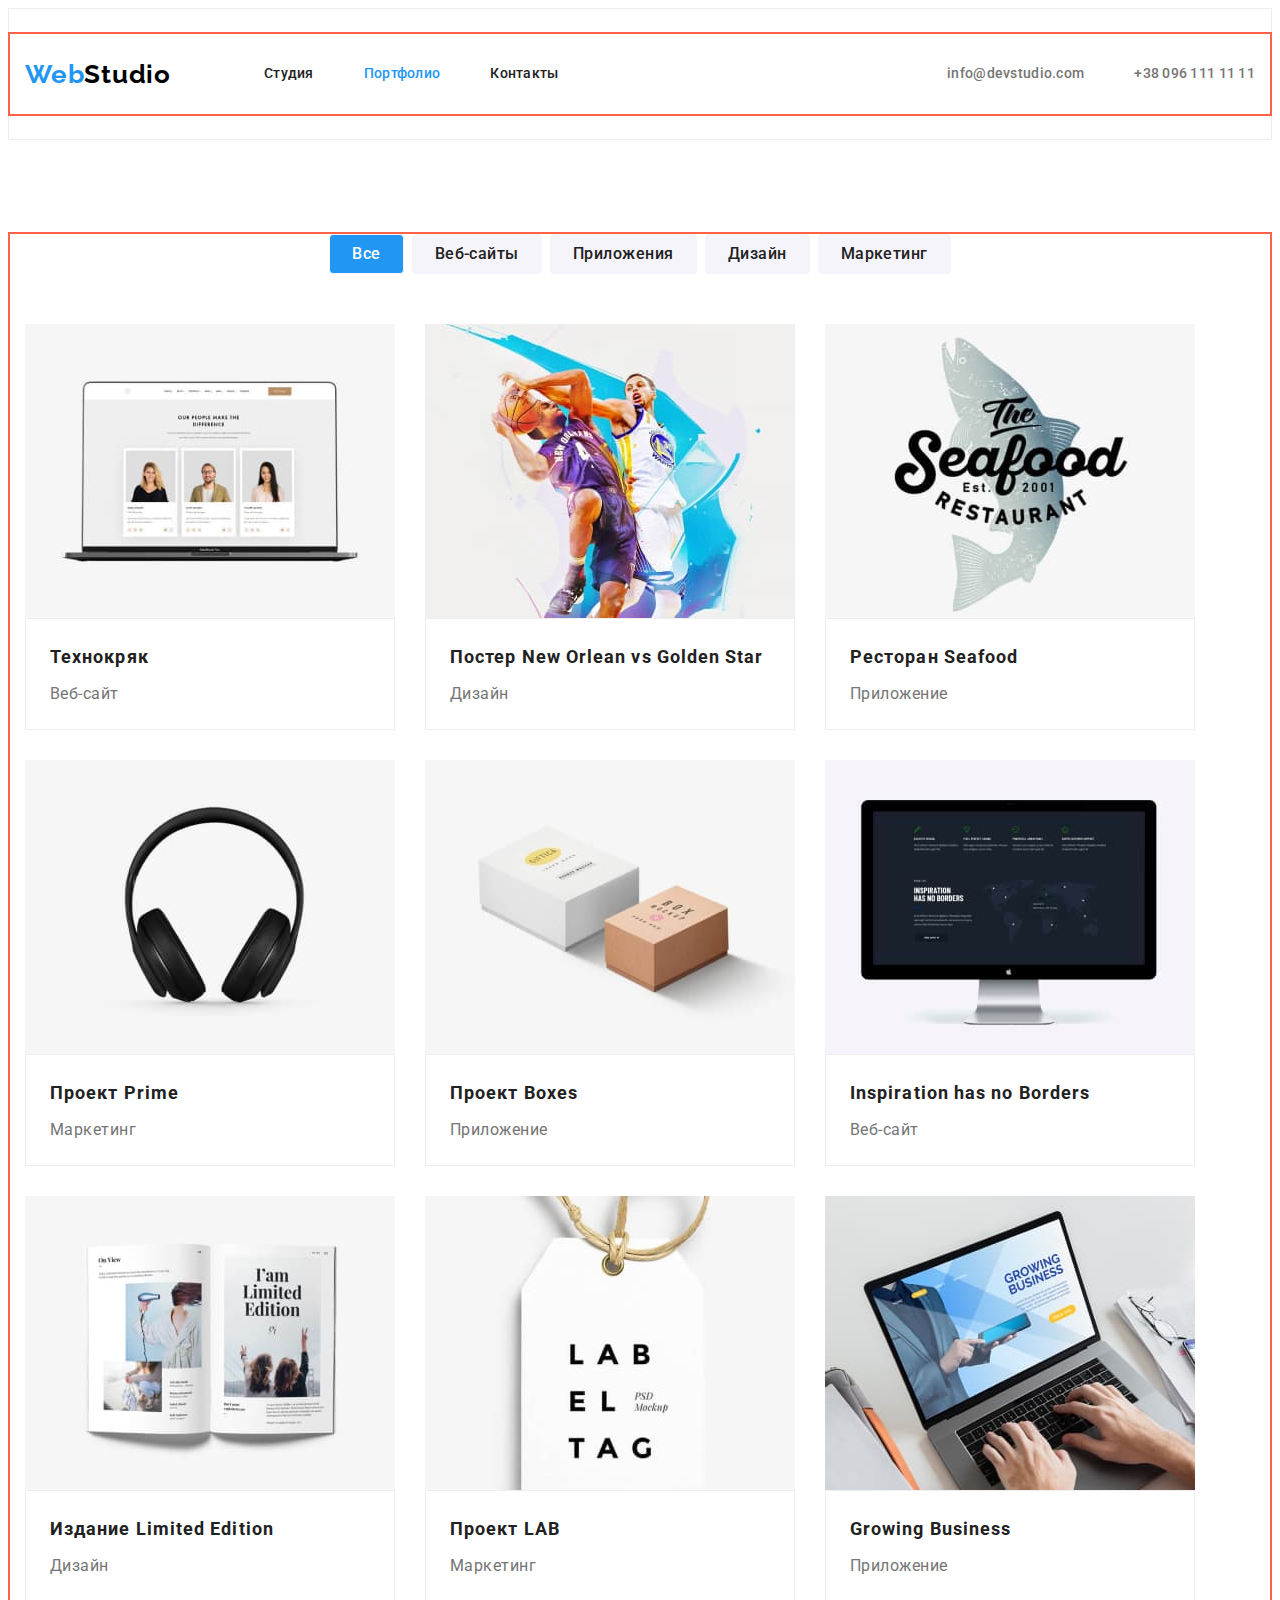
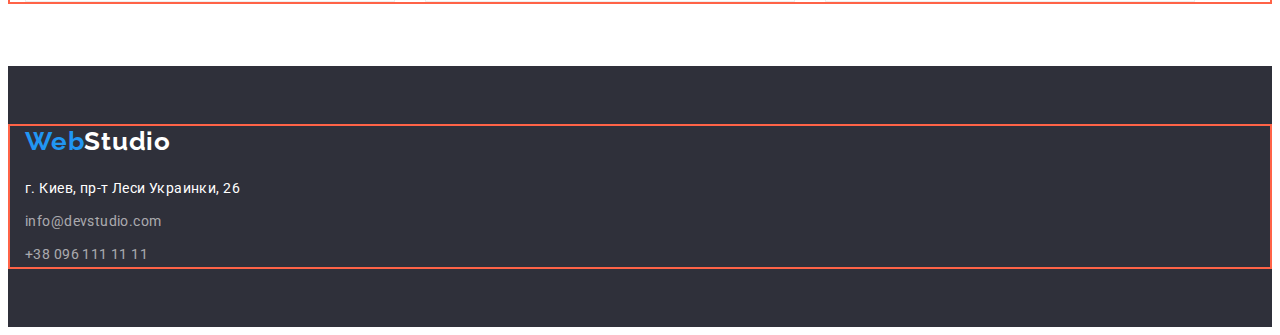
==== commit cce97952: "Дополняет все стили и флексбоксы" ====
--- a/portfolio.html
+++ b/portfolio.html
@@ -46,14 +46,14 @@
           </ul>
         </nav>
         <ul class="header-contact-list list">
-          <li>
+          <li class="header-contact-item">
             <a
               href="mailto:info@devstudio.com"
               class="header-contact-link link link-header"
               >info@devstudio.com</a
             >
           </li>
-          <li>
+          <li class="header-contact-item">
             <a
               href="tel:+380961111111"
               class="header-contact-link link link-header"
--- a/css/styles.css
+++ b/css/styles.css
@@ -89,11 +89,37 @@
   border: 1px solid #ececec;
 }
 
+.header .container {
+  display: flex;
+  align-items: center;
+}
+
+.header-navigation {
+  display: flex;
+  align-items: center;
+}
+
+.header-logo {
+  margin-right: 93px;
+}
+
 .header-logo-part {
   color: var(--logo-primary-color);
 }
 
+.header-list {
+  display: flex;
+}
+
+.header-item:not(:last-child) {
+  margin-right: 50px;
+}
+
 .header-link {
+  display: block;
+  padding-top: 32px;
+  padding-bottom: 32px;
+
   color: #212121;
 }
 
@@ -106,7 +132,20 @@
   color: var(--accent-color);
 }
 
+.header-contact-list {
+  display: flex;
+  margin-left: auto;
+}
+
+.header-contact-item:not(:last-child) {
+  margin-right: 50px;
+}
+
 .header-contact-link {
+  display: block;
+  padding-top: 32px;
+  padding-bottom: 32px;
+
   color: var(--main-text-color);
 }
 
@@ -138,7 +177,9 @@
 }
 
 .hero-btn {
-  padding: 10px 32px;
+  min-width: 200px;
+  padding-top: 10px;
+  padding-bottom: 10px;
   border-radius: 4px;
 
   font-family: inherit;
@@ -174,6 +215,20 @@
   margin: -1px;
 }
 
+.benefits-list {
+  display: flex;
+  margin-left: -30px;
+}
+
+.benefits-item {
+  flex-basis: calc((100%-120px) / 4);
+  margin-left: 30px;
+}
+
+.benefits-item + .benefits-item {
+  margin-left: 30px;
+}
+
 .benefits-item-title {
   margin-bottom: 10px;
 
@@ -187,6 +242,7 @@
 }
 
 .benefits-item-text {
+  width: 270px;
   font-size: 14px;
   line-height: 1.71;
   letter-spacing: 0.03em;
@@ -212,6 +268,20 @@
   color: var(--title-color);
 }
 
+.work-list {
+  display: flex;
+  margin-left: -30px;
+}
+
+.work-item {
+  flex-basis: calc((100%-90px) / 3);
+  margin-left: 30px;
+}
+
+.work-item + .work-item {
+  margin-left: 30px;
+}
+
 /* TEAM */
 
 .team {
@@ -219,6 +289,11 @@
   padding-bottom: var(--tipical-padding);
 }
 
+.team-list {
+  display: flex;
+  margin-left: -30px;
+}
+
 .team-title {
   margin-bottom: 50px;
 
@@ -230,8 +305,13 @@
   color: var(--title-color);
 }
 
+.team-item {
+  flex-basis: calc((100%-120px) / 4);
+  margin-left: 30px;
+}
+
 .team-size {
-  padding: 30px 80px;
+  padding: 30px 62px;
 }
 
 .team-item-title {
@@ -241,6 +321,7 @@
   font-size: 16px;
   line-height: 1.19;
   letter-spacing: 0.03em;
+  text-align: center;
 
   color: var(--title-color);
 }
@@ -249,6 +330,8 @@
   font-size: 16px;
   line-height: 1.19;
   letter-spacing: 0.03em;
+  text-align: center;
+
   color: var(--main-text-color);
 }
 
@@ -261,26 +344,34 @@
 }
 
 .footer-logo {
+  display: block;
   margin-bottom: 20px;
 }
 
 .footer-logo-part {
-  /* margin-bottom: 20px; */
-
-  color: #ffffff;
+  color: #ffffff;
+}
+
+.footer-address-item {
+  display: block;
+  margin-bottom: 9px;
+}
+
+.footer-address-item:last-child {
+  margin-bottom: 0;
 }
 
 .footer-address-link {
-  margin-bottom: 9px;
-
   color: #ffffff;
 }
 
 .footer-contact-link {
-  margin-bottom: 9px;
-
   color: rgba(255, 255, 255, 0.6);
 }
+
+/* .footer-contact-link:last-child {
+  margin-bottom: 0;
+} */
 
 /* -----------PORTFOLIO------------ */
 
@@ -292,16 +383,25 @@
 }
 
 .filtr-list {
+  display: flex;
+  justify-content: center;
   margin-bottom: 50px;
 }
 
+.filtr-item:not(:last-child) {
+  margin-right: 8px;
+}
 .filtr-btn {
+  padding: 6px 22px;
+
   font-family: inherit;
   font-weight: 500;
   font-size: 16px;
   line-height: 1.62;
   text-align: center;
   letter-spacing: 0.03em;
+  border-radius: 4px;
+  border: 1px solid #f5f4fa;
 
   color: var(--portfolio-title-color);
   background-color: var(--bgc-button-filtr);
@@ -309,6 +409,7 @@
 
 .filtr-btn:hover,
 .filtr-btn:focus {
+  border: 1px solid #2196f3;
   color: #ffffff;
   background-color: var(--accent-color);
 }
@@ -316,10 +417,32 @@
 .current-filtr {
   color: #ffffff;
   background-color: var(--accent-color);
+}
+
+.examples-list {
+  display: flex;
+  flex-wrap: wrap;
+  margin-right: -30px;
+  margin-bottom: -30px;
+}
+
+.examples-item {
+  width: calc(100% / 3-30px);
+  margin-right: 30px;
+  margin-bottom: 30px;
+}
+
+.examples-item:nth-child(3n) {
+  margin-right: 0;
+}
+
+.examples-item:nth-last-child(-n + 3) {
+  margin-bottom: 0;
 }
 
 .examples-size {
   padding: 20px 24px;
+  border: 1px solid #eeeeee;
 }
 
 .examples-item-title {
